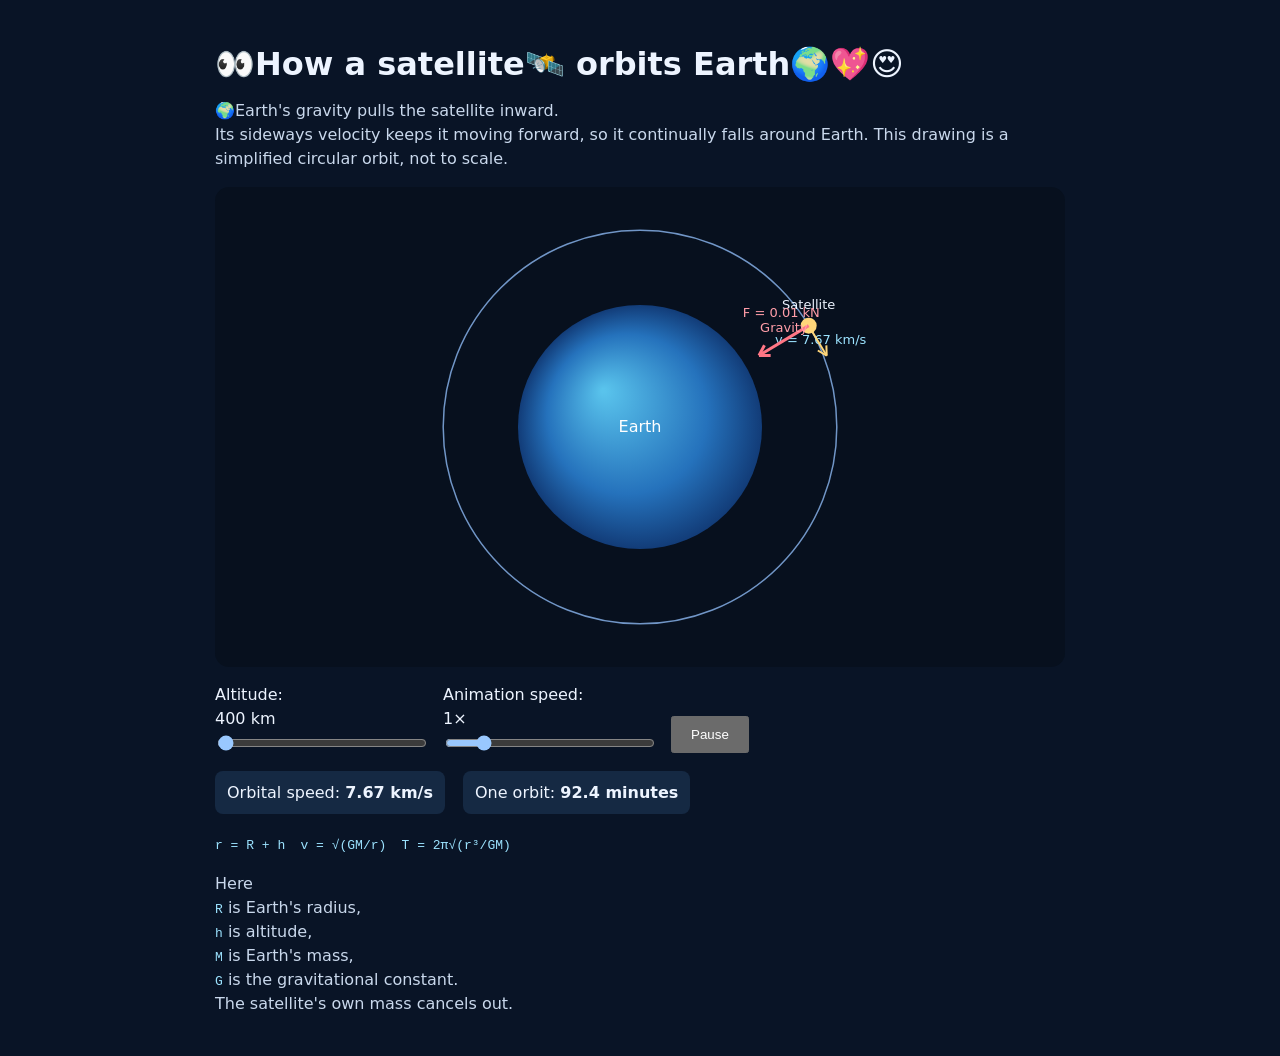
==== satellite-orbit-earth/index.html @ da9d6b46 "How a satellite orbits Earth🌍💖😍 How a satellite orbits Earth🌍💖😍" ====
<!doctype html>
<html lang="en">
<head>
  <meta charset="utf-8">
  <meta name="viewport" content="width=device-width, initial-scale=1">
  <title>Satellite Orbit Around Earth</title>
  <link rel="stylesheet" href="style.css">
</head>
<body>
<main>
    <h1>👀How a satellite🛰️ orbits Earth🌍💖😍</h1>
    <p>🌍Earth's gravity pulls the satellite inward. <br> 
        Its sideways velocity keeps it moving forward, so it continually
      falls around Earth. This drawing is a simplified circular orbit, not to scale.</p>
    <canvas id="orbit" aria-label="Animated diagram of a satellite orbiting Earth"></canvas>
    
    <div class="controls">
      
        <label>Altitude: <output id="altitudeLabel">400 km</output>
        <input id="altitude" type="range" min="200" max="36000" value="400" step="100">
      </label>
      <label>Animation speed: <output id="speedLabel">1×</output>
        <input id="speed" type="range" min="0.25" max="5" value="1" step="0.25">
      </label>
      <button id="toggle" type="button">Pause</button>
    </div>

    <div class="numbers" aria-live="polite">
      <span>Orbital speed: <strong id="velocity"></strong></span>
      <span>One orbit: <strong id="period"></strong></span>
    </div>

    <p><code>r = R + h</code> &nbsp; <code>v = √(GM/r)</code> &nbsp; <code>T = 2π√(r³/GM)</code></p>
    <p>Here <br> <code>R</code> is Earth's radius,<br> <code>h</code> is altitude,<br> <code>M</code> is Earth's mass,<br>
      <code>G</code> is the gravitational constant. <br>The satellite's own mass cancels out.</p>
  </main>

  <script src="action.js"></script>
</body>
</html>
---- satellite-orbit-earth/style.css ----
:root {
      color-scheme: dark;
      font-family: system-ui, sans-serif;
      background: #091426;
      color: #edf4ff;
    }

    body {
      margin: 0;
      padding: 24px;
    }

    main {
      max-width: 850px;
      margin: auto;
    }

    h1 {
      margin-bottom: 6px;
    }

    p {
      color: #c9d8ec;
      line-height: 1.5;
    }

    canvas {
      display: block;
      width: 100%;
      height: 480px;
      background: #07101e;
      border-radius: 14px;
    }

    .controls,
    .numbers {
      display: flex;
      flex-wrap: wrap;
      gap: 18px;
      margin: 18px 0;
    }

    label {
      display: grid;
      gap: 5px;
      min-width: 210px;
    }

    input {
      width: 100%;
    }

    button {
      padding: 9px 18px;
      align-self: end;
      cursor: pointer;
    }

    .numbers span {
      background: #152943;
      padding: 12px;
      border-radius: 8px;
    }

    code {
      color: #9ce3ff;
    }
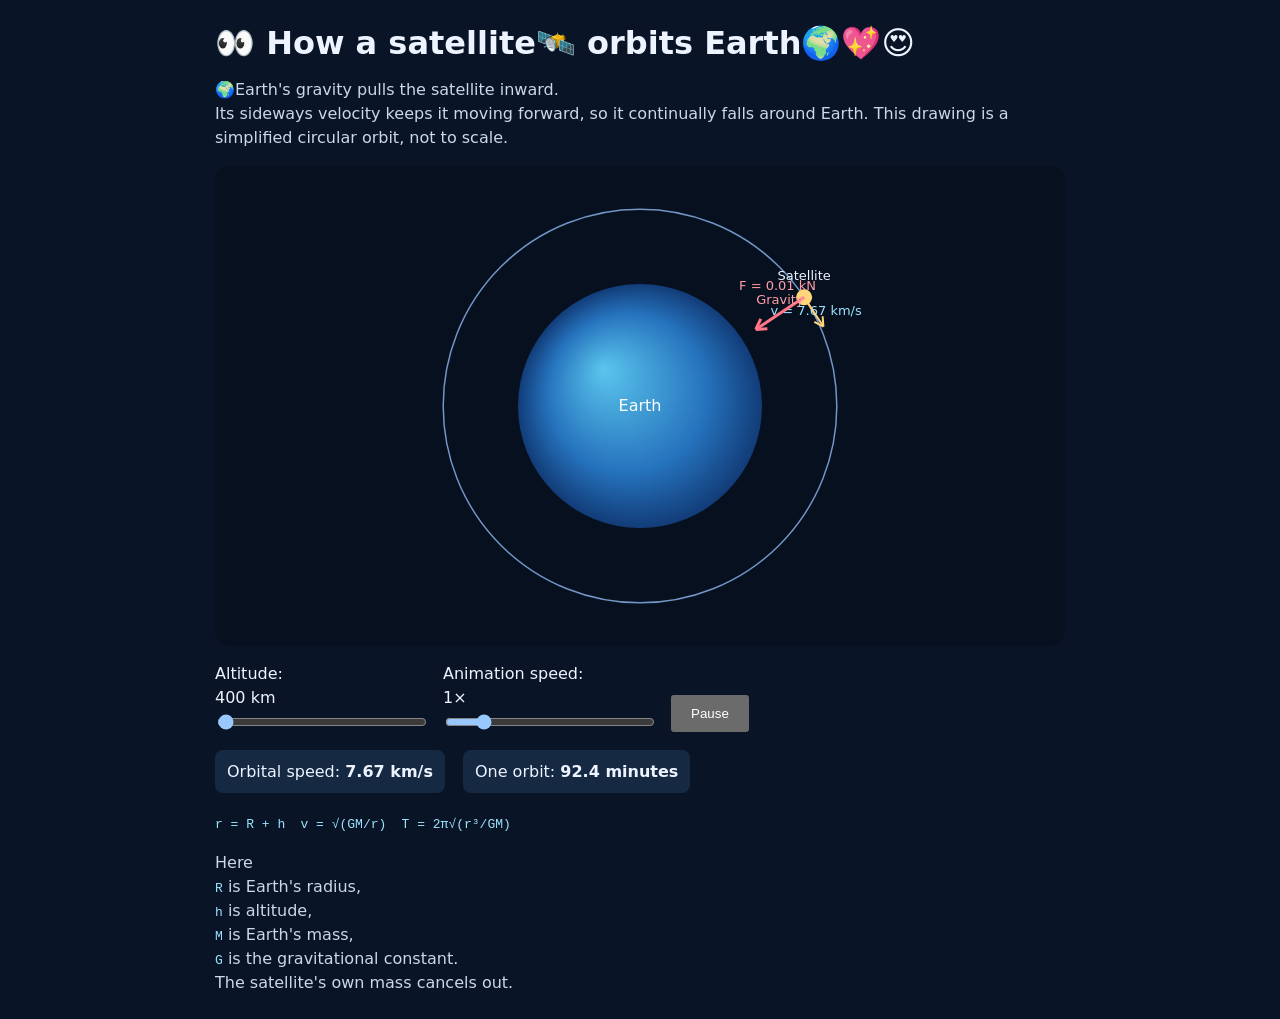
==== commit 2eb1ea71: "update codes update codes" ====
--- a/satellite-orbit-earth/index.html
+++ b/satellite-orbit-earth/index.html
@@ -1,21 +1,20 @@
-<!doctype html>
 <html lang="en">
 <head>
   <meta charset="utf-8">
   <meta name="viewport" content="width=device-width, initial-scale=1">
-  <title>Satellite Orbit Around Earth</title>
+  <title>Satellite-Orbit-Around-Earth</title>
   <link rel="stylesheet" href="style.css">
 </head>
 <body>
 <main>
-    <h1>👀How a satellite🛰️ orbits Earth🌍💖😍</h1>
+    <h1>👀 How a satellite🛰️ orbits Earth🌍💖😍</h1>
     <p>🌍Earth's gravity pulls the satellite inward. <br> 
-        Its sideways velocity keeps it moving forward, so it continually
+      Its sideways velocity keeps it moving forward, so it continually
       falls around Earth. This drawing is a simplified circular orbit, not to scale.</p>
+    
     <canvas id="orbit" aria-label="Animated diagram of a satellite orbiting Earth"></canvas>
     
     <div class="controls">
-      
         <label>Altitude: <output id="altitudeLabel">400 km</output>
         <input id="altitude" type="range" min="200" max="36000" value="400" step="100">
       </label>
